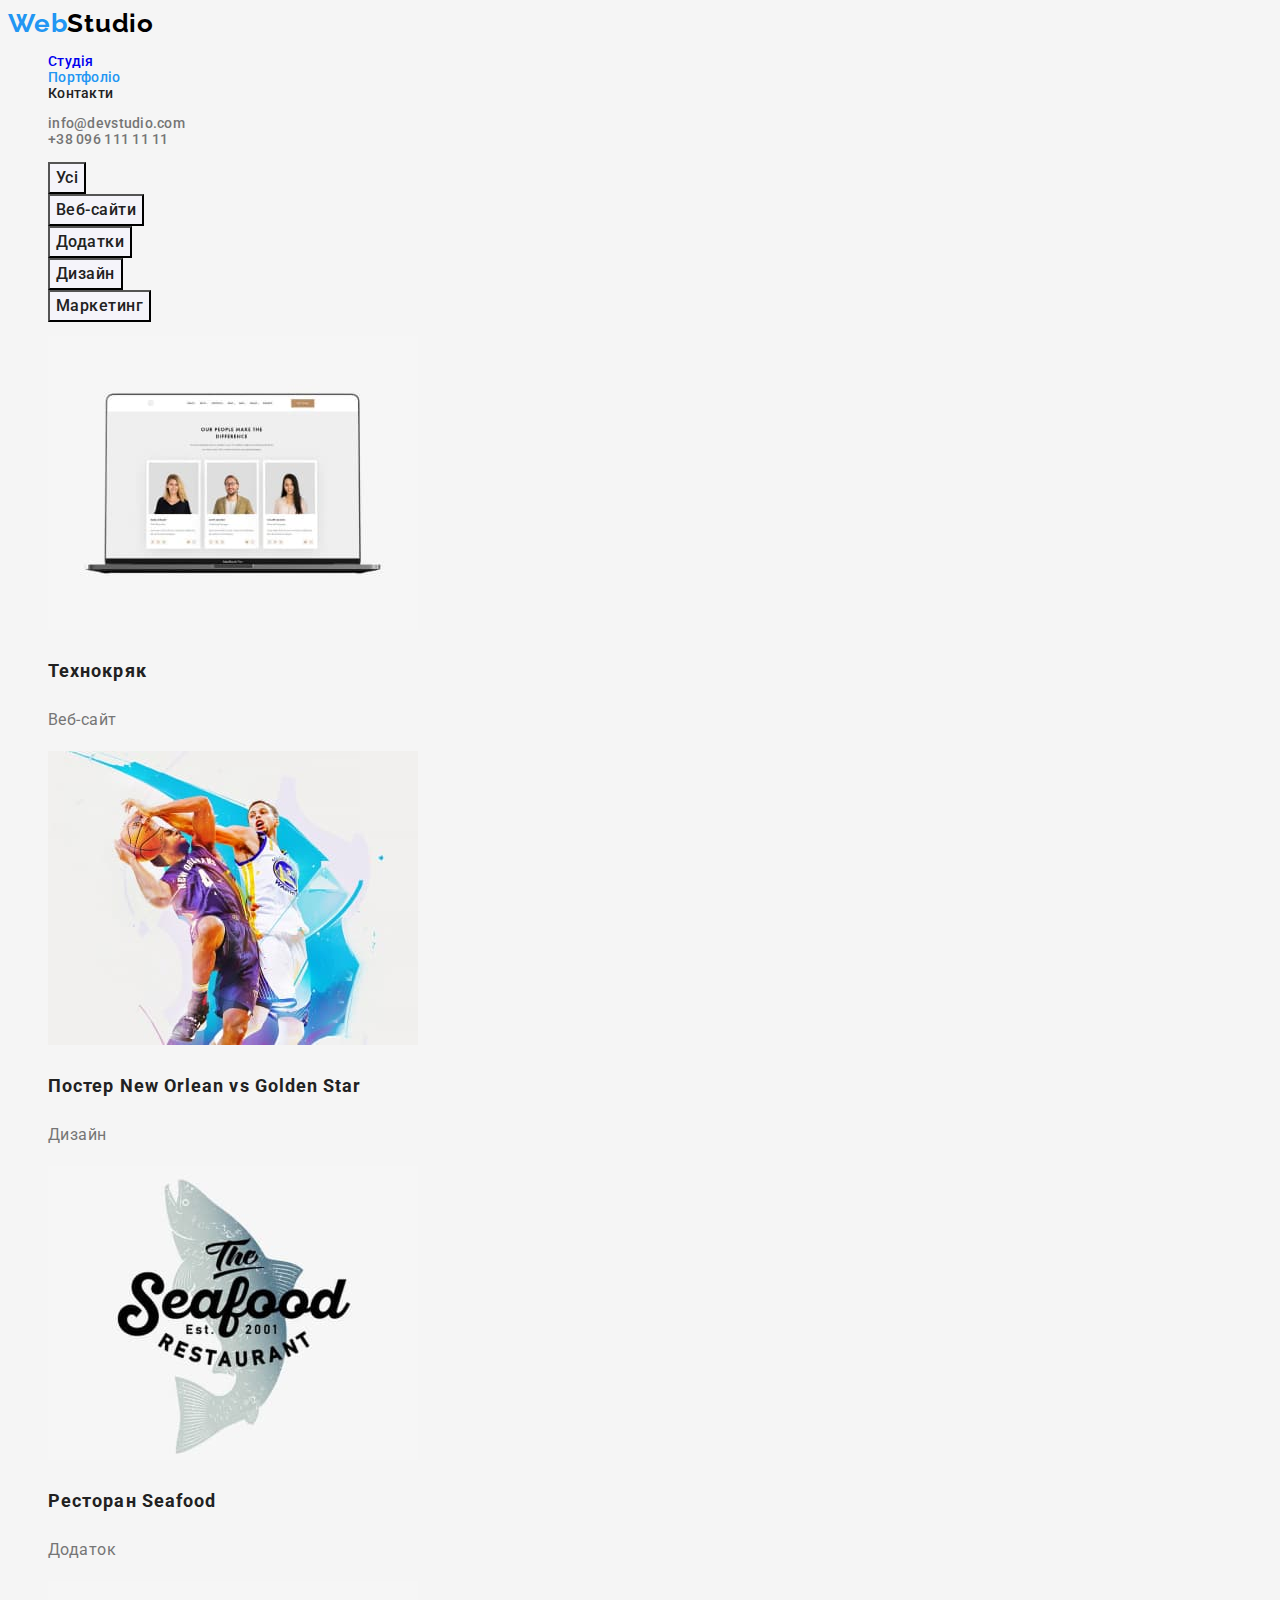
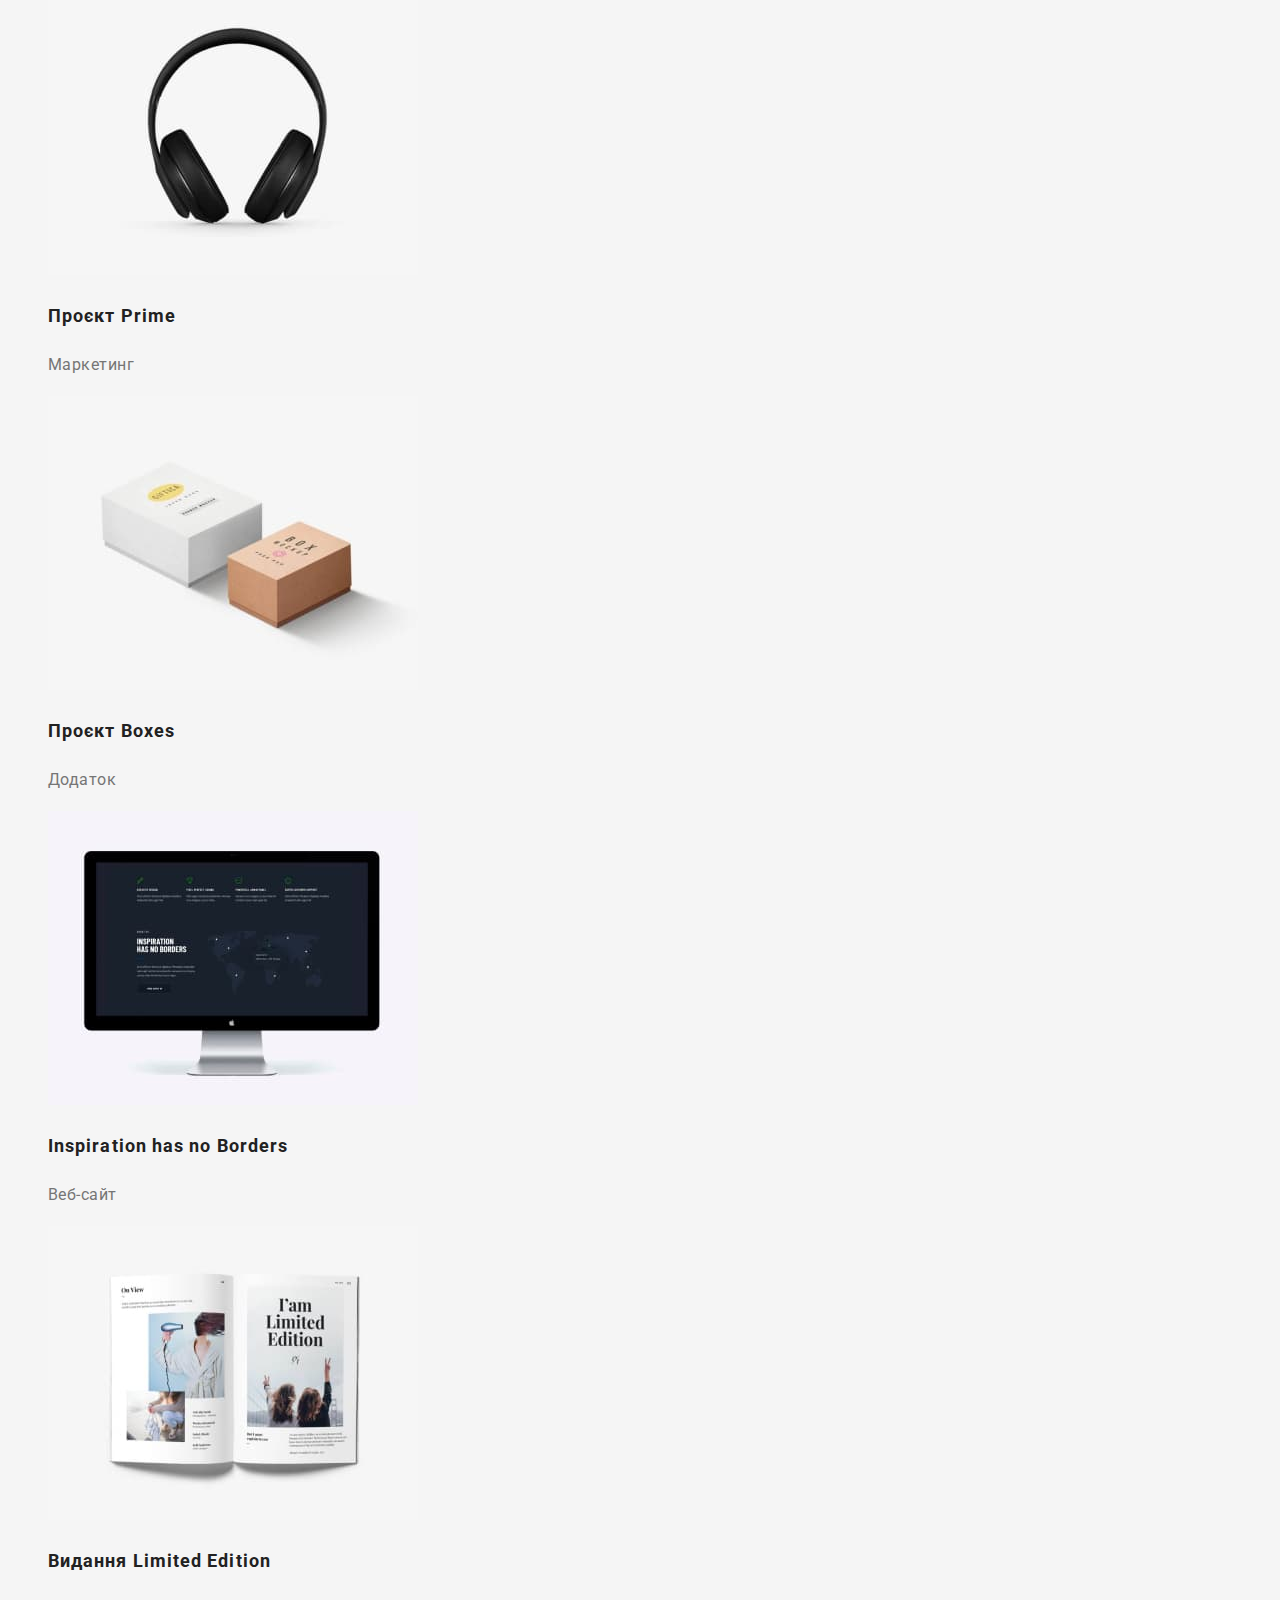
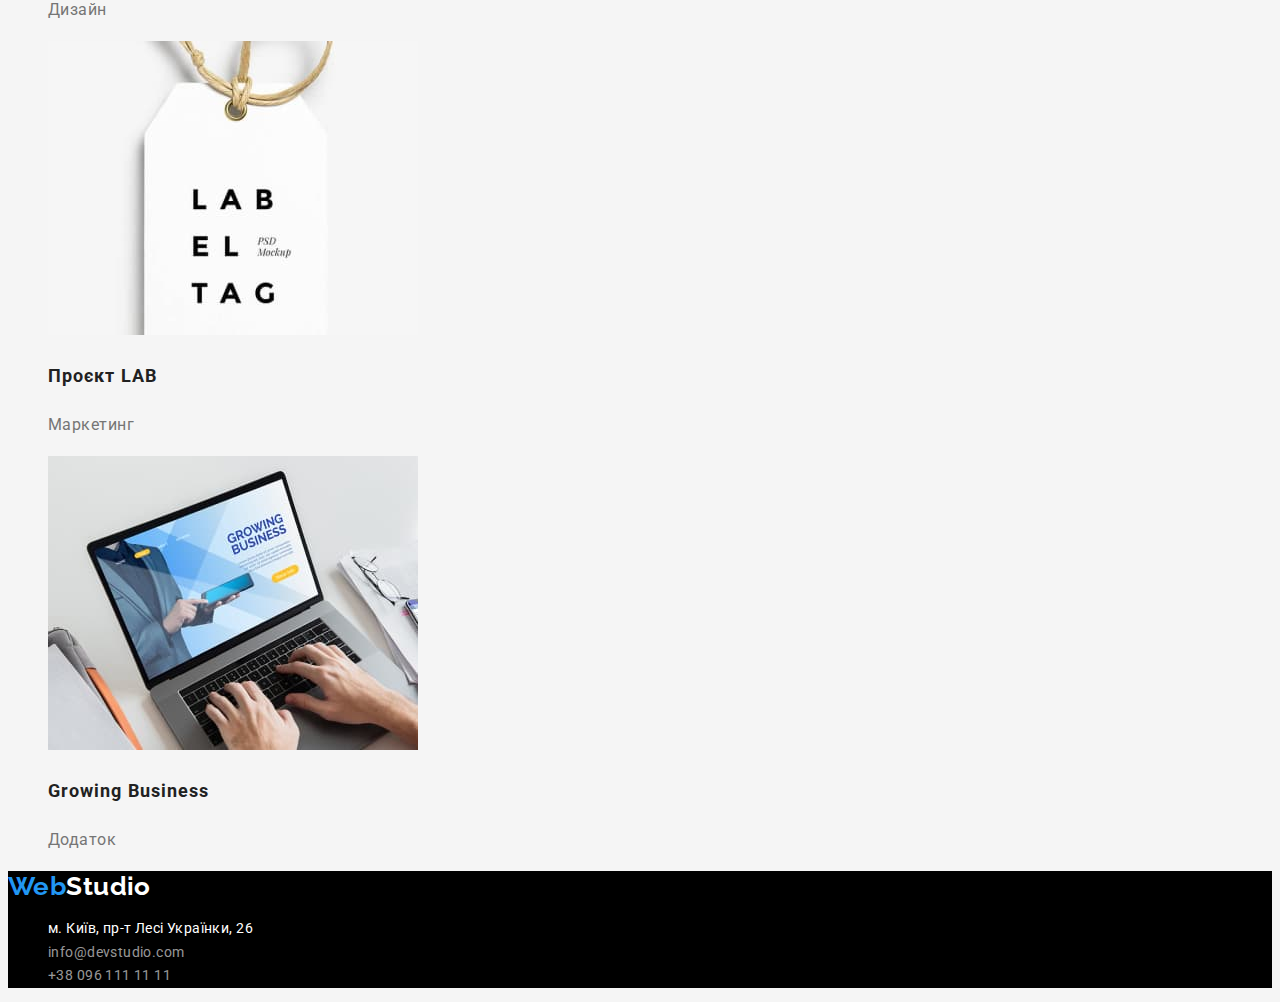
==== portfolio.html @ 1b27e978 "start" ====
<!DOCTYPE html>
<html lang="uk">
<head>
    <meta charset="UTF-8">
    <meta http-equiv="X-UA-Compatible" content="IE=edge">
    <meta name="viewport" content="width=device-width, initial-scale=1.0">
    <title>WebStudio</title>
    <link rel="stylesheet" href="./css/styles.css" />
    <link href="https://fonts.googleapis.com/css2?family=Raleway:wght@700&family=Roboto:wght@400;500;700;900&display=swap" rel="stylesheet">
</head>
<body>
  <header>
    <nav>
        <a href="./" class="logo">
        <span class="web">Web</span>Studio
        </a>
        <ul class="site-nav list">
            <li>
                <a href="./" class="link">Студія</a>
            </li>
            <li>
                <a href="./portfolio.html" class="link current">Портфоліо</a>
            </li>
            <li>
                <a href="" class="link">Контакти</a>
            </li>
        </ul>
    </nav>
    <ul class="contacts list">
        <li><a href="mailto:info@devstudio.com" class="link">info@devstudio.com</a></li>
        <li><a href="tel:+380961111111" class="link">+38 096 111 11 11</a></li>
    </ul>
  </header>
    <main>
      <section class="our-works">
        <h1  class="hidden">Наші роботи</h1>
        <ul class="list">
          <li><button type="button" class="btn-primary">Усі</button></li>
          <li><button type="button" class="btn-primary">Веб-сайти</button></li>
          <li><button type="button" class="btn-primary">Додатки</button></li>
          <li><button type="button" class="btn-primary">Дизайн</button></li>
          <li><button type="button" class="btn-primary">Маркетинг</button></li>
        </ul>
        <ul class="list">
          <li>
            <a href="#" class="link"><img src="./images/website_tehno.jpg" alt="Технокрякv" width="370">
            <h2 class="title">Технокряк</h2>
            <p class="text">Веб-сайт</p></a>
          </li>
          <li>
            <a href="#" class="link"><img src="./images/post_neworlean.jpg" alt="Постер New Orlean" width="370">
            <h2 class="title">Постер New Orlean vs Golden Star</h2>
            <p class="text">Дизайн</p></a>
          </li>
          <li>
            <a href="#" class="link"><img src="./images/restourant.jpg" alt="Ресторан Seafood" width="370">
            <h2 class="title">Ресторан Seafood</h2>
            <p class="text">Додаток</p></a>
          </li>
          <li>
            <a href="#" class="link"><img src="./images/proj_prime.jpg" alt="Проєкт Prime" width="370">
            <h2 class="title">Проєкт Prime</h2>
            <p class="text">Маркетинг</p></a>
          </li>
          <li>
            <a href="#" class="link"><img src="./images/proj_boxed.jpg" alt="Проєкт Boxes" width="370">
            <h2 class="title">Проєкт Boxes</h2>
            <p class="text">Додаток</p></a>
          </li>
          <li>
            <a href="#" class="link"><img src="./images/inspiration.jpg" alt="Веб-сайт" width="370">
            <h2 class="title">Inspiration has no Borders</h2>
            <p class="text">Веб-сайт</p></a>
          </li>
          <li>
            <a href="#" class="link"><img src="./images/diz_limedit.jpg" alt="Дизайн" width="370">
            <h2 class="title">Видання Limited Edition</h2>
            <p class="text">Дизайн</p></a>
          </li>
          <li>
            <a href="#" class="link"><img src="./images/proj_labor.jpg" alt="Проєкт LAB" width="370">
            <h2 class="title">Проєкт LAB</h2>
            <p class="text">Маркетинг</p></a>
          </li>
          <li>
            <a href="#" class="link"><img src="./images/growing.jpg" alt="Додаток" width="370">
            <h2 class="title">Growing Business</h2>
            <p class="text">Додаток</p></a>
          </li>
        </ul>
      </section>
    </main>
        <!-- footer -->
    <footer>
      <a href="./" class="footer-logo">
          <span class="web">Web</span>Studio
      </a>
      <address>
          <ul class="footer-contacts list">
              <li><a href="https://goo.gl/maps/tggjApmWAnpTQcUi7" target="_blank" class="address">м. Київ, пр-т Лесі Українки, 26</a></li>
              <li><a href="mailto:info@devstudio.com" class="link">info@devstudio.com</a></li>
              <li><a href="tel:+380961111111" class="link">+38 096 111 11 11</a></li>
          </ul>
      </address>
  </footer>
</body>
</html>
---- css/styles.css ----
/* CSS styles in index.html */


/* колір головного тексту  #212121 */
/* вториний колір  тексту #757575 */
/* білий #FFFFFF */
/* акцент #2196F3 */
/* чорний #000000 */
/* вторичний колір контакта rgba(255, 255, 255, 0.6) */
/* колір фону  #F5F5F5 */

:root {
  --primary-text-color: #212121;
  --secondary-text-color: #757575;
  --fone-color: #F5F5F5;
  --accent-color: #2196F3;

}

body {
  background-color: var(--fone-color);
  color: var(--primary-text-color);
  font-family: 'Roboto', sans-serif;
  font-size: 14px;
  line-height: 1.71;
  letter-spacing: 0.03em;
}

.list {
    list-style: none;
  }
/* logo */

.web {
color: var(--accent-color);
}

.logo {
  color: #000000;
  font-family: 'Raleway', sans-serif;
  font-weight: 700;
  font-size: 26px;
  line-height: 1.19;
  letter-spacing: 0.03em;
  text-decoration: none;
}

.logo:hover {
  color: var(--accent-color);
}

/* header */

.site-nav .link {
  line-height: 1.14;
  letter-spacing: 0.02em;
  text-decoration: none;
}

.site-nav .link:visited {
  color: var(--primary-text-color);
}
.site-nav .link.current {
  color: var(--accent-color);
}

.site-nav, .contacts {
  font-weight: 500;
  font-size: 14px;
  line-height: 1.14;
  letter-spacing: 0.02em;
}

.site-nav .link:hover,
.site-nav .link:focus,
.contacts .link:hover,
.contacts .link:focus {
color: var(--accent-color);
}

.contacts .link {
  color: var(--secondary-text-color);
  text-decoration: none;
}
 
/* hero section */

.hero-title {
color: #ffffff; 
font-weight: 900;
font-size: 44px;
line-height: 1.36;
text-align: center;
letter-spacing: 0.06em;
text-transform: uppercase;
}

/* button */

.button {
  color: #ffffff;
  background-color: var(--accent-color);
  font-family: 'Roboto', sans-serif;
  font-weight: 700;
  font-size: 16px;
  line-height: 1.87;
  letter-spacing: 0.06em;
  }

  /* sections */
  .hidden {
    display: none;
  }
  
  .section-benefits .title {
    font-weight: 700;
    font-size: 14px;
    line-height: 1.14;
    letter-spacing: 0.03em;
    text-transform: uppercase;
  }
 
  .section-benefits .text,
  .section-team .text {
    color: var(--secondary-text-color)
  }

/* examples */

  .head-title {
  font-weight: 700;
  font-size: 36px;
  line-height: 1.16;
  text-align: center;
  letter-spacing: 0.03em;
  }

  /* our teams */
   
  .section-team .title {
    font-weight: 500;
    font-size: 16px;
    line-height: 1.19;
   
  }

  .section-team .list-title {
     text-align: center;
  }
  /* footer */

  footer {
    background-color: #000000;
  }

.footer-logo {
  color: #ffffff;
  font-family: 'Raleway', sans-serif;
  font-weight: 700;
  font-size: 26px;
  line-height: 1.19;
  text-decoration: none;
}

  .footer-contacts .address {
    color: #ffffff;
    text-decoration: none;
    font-style: normal;
  }

  .footer-contacts .link{
    color: rgba(255, 255, 255, 0.6);
    text-decoration: none;
    font-style: normal;
  }

  .footer-contacts .address:hover,
  .footer-contacts .address:focus,
  .footer-contacts .link:hover,
  .footer-contacts .link:focus {
    color: var(--accent-color);
  }

  /* portfolio.html */

.list .btn-primary {
  color: var(--primary-text-color);
  background: #F5F4FA;
  font-family: 'Roboto', sans-serif;
  font-weight: 500;
  font-size: 16px;
  line-height: 1.63;
  text-align: center;
  letter-spacing: 0.03em;
  cursor: pointer;
}

.list .btn-primary:hover,
.list .btn-primary:focus {
  color: #ffffff;
  background-color: var(--accent-color);
}


  .our-works .title {
    color: var(--primary-text-color);
    font-weight: 700;
    font-size: 18px;
    line-height: 2;
    letter-spacing: 0.06em;

  }

  .our-works .link {
    text-decoration: none;
  }

  .our-works .link:visited {
    color: var(--primary-text-color);
  }

  .our-works .text {
    color: var(--secondary-text-color);
    font-size: 16px;
    line-height: 1.88;
    letter-spacing: 0.03em
  }
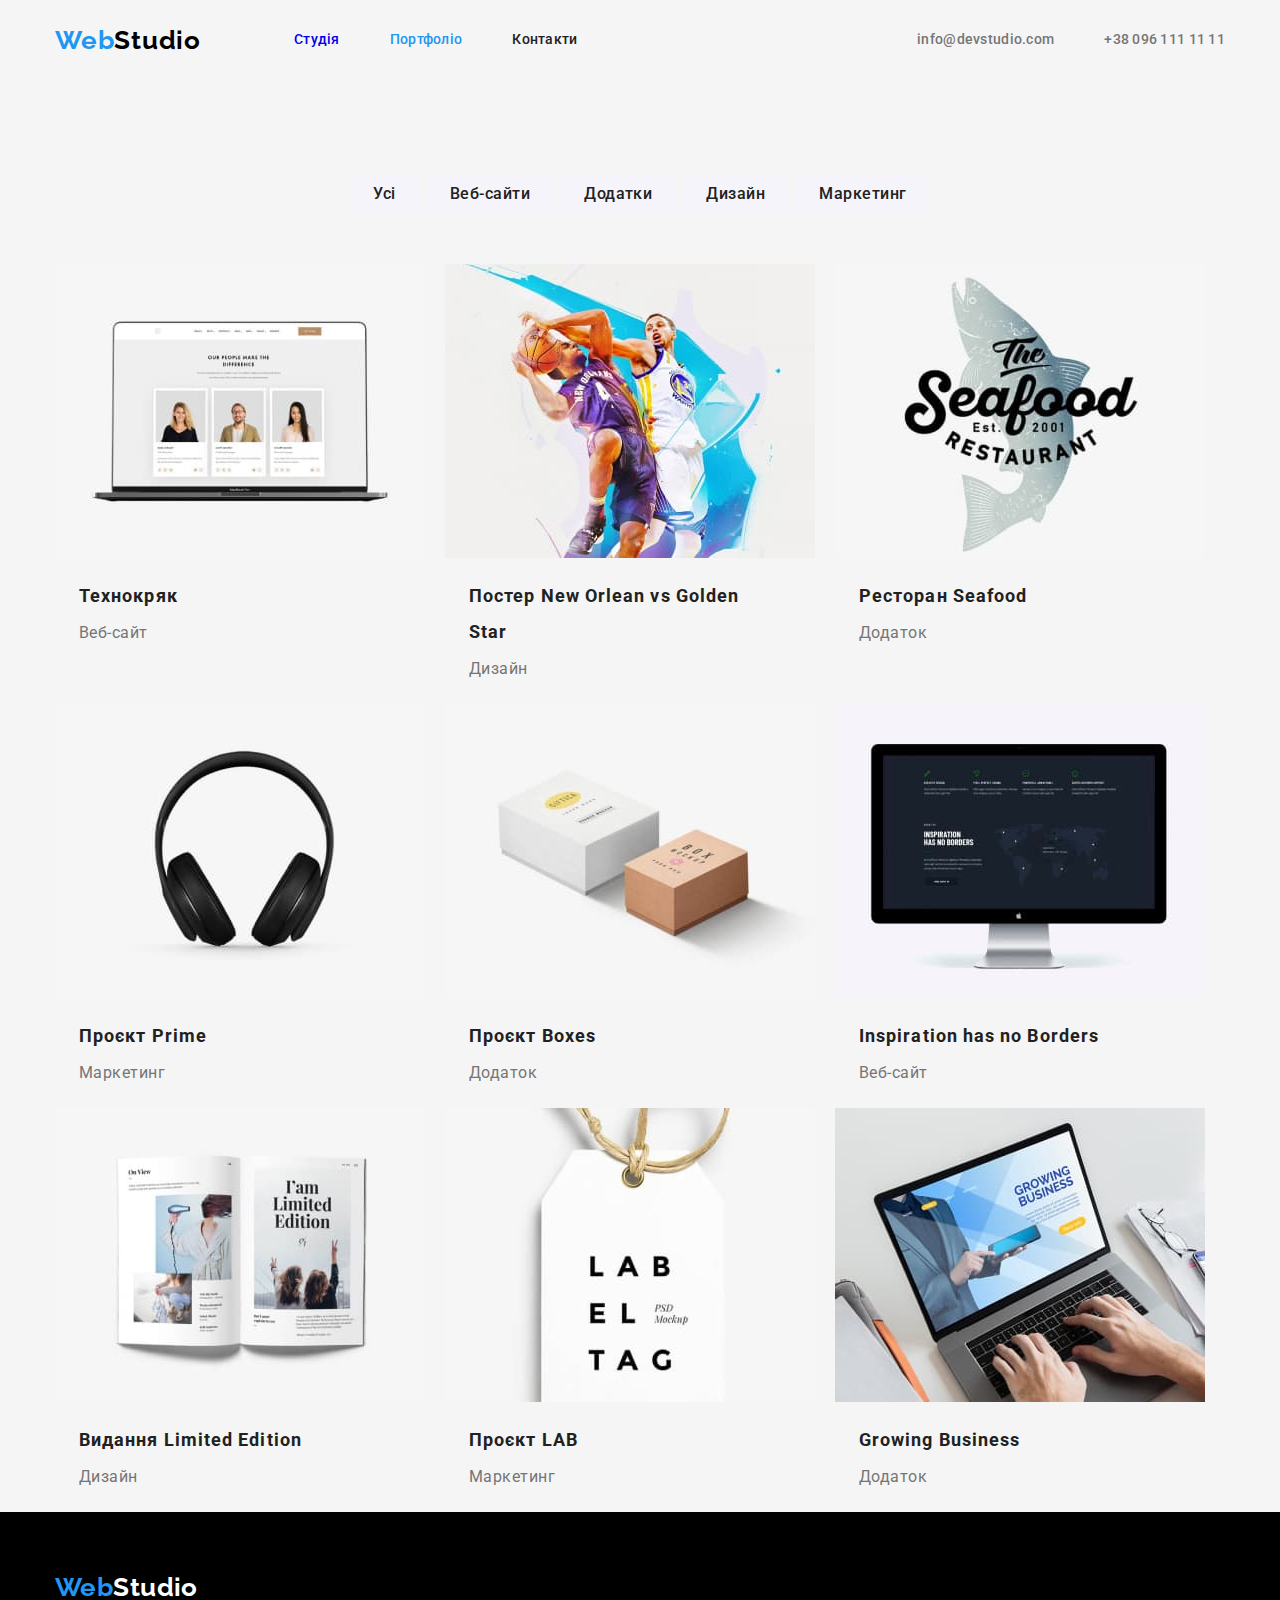
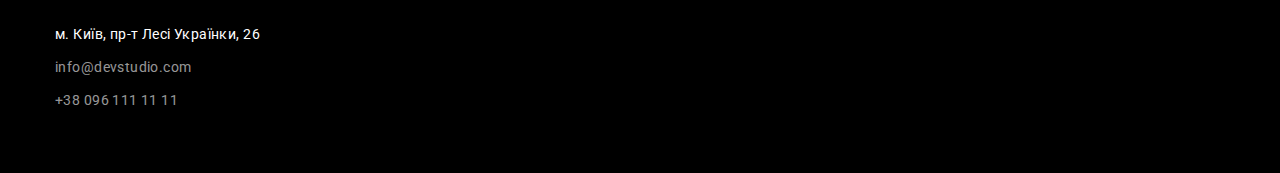
==== commit 6a2a5e7d: "test" ====
--- a/portfolio.html
+++ b/portfolio.html
@@ -1,107 +1,119 @@
 <!DOCTYPE html>
 <html lang="uk">
-<head>
+  <head>
     <meta charset="UTF-8">
     <meta http-equiv="X-UA-Compatible" content="IE=edge">
     <meta name="viewport" content="width=device-width, initial-scale=1.0">
     <title>WebStudio</title>
+    <link href="https://fonts.googleapis.com/css2?family=Raleway:wght@700&family=Roboto:wght@400;500;700;900&display=swap" rel="stylesheet">
+    <link rel="stylesheet" href="https://cdnjs.cloudflare.com/ajax/libs/modern-normalize/1.1.0/modern-normalize.min.css">
     <link rel="stylesheet" href="./css/styles.css" />
-    <link href="https://fonts.googleapis.com/css2?family=Raleway:wght@700&family=Roboto:wght@400;500;700;900&display=swap" rel="stylesheet">
 </head>
 <body>
-  <header>
-    <nav>
-        <a href="./" class="logo">
-        <span class="web">Web</span>Studio
-        </a>
-        <ul class="site-nav list">
-            <li>
-                <a href="./" class="link">Студія</a>
-            </li>
-            <li>
-                <a href="./portfolio.html" class="link current">Портфоліо</a>
-            </li>
-            <li>
-                <a href="" class="link">Контакти</a>
-            </li>
-        </ul>
-    </nav>
-    <ul class="contacts list">
-        <li><a href="mailto:info@devstudio.com" class="link">info@devstudio.com</a></li>
-        <li><a href="tel:+380961111111" class="link">+38 096 111 11 11</a></li>
-    </ul>
-  </header>
+    <header>
+        <div class="container main-nav">
+            <nav class="nav">
+                <a href="./" class="logo">
+                <span class="web">Web</span>Studio
+                </a>
+                
+                <ul class="site-nav list">
+                    <li class="item">
+                        <a href="./" class="link">Студія</a>
+                    </li>
+                    <li class="item">
+                        <a href="./portfolio.html" class="link current">Портфоліо</a>
+                    </li>
+                    <li class="item">
+                        <a href="" class="link">Контакти</a>
+                    </li>
+                </ul>
+            </nav>
+
+            <ul class="contacts list">
+                <li class="item"><a href="mailto:info@devstudio.com" class="link">info@devstudio.com</a></li>
+                <li class="item"><a href="tel:+380961111111" class="link">+38 096 111 11 11</a></li>
+            </ul>
+            
+        </div>
+    </header>
     <main>
       <section class="our-works">
-        <h1  class="hidden">Наші роботи</h1>
-        <ul class="list">
-          <li><button type="button" class="btn-primary">Усі</button></li>
-          <li><button type="button" class="btn-primary">Веб-сайти</button></li>
-          <li><button type="button" class="btn-primary">Додатки</button></li>
-          <li><button type="button" class="btn-primary">Дизайн</button></li>
-          <li><button type="button" class="btn-primary">Маркетинг</button></li>
-        </ul>
-        <ul class="list">
-          <li>
-            <a href="#" class="link"><img src="./images/website_tehno.jpg" alt="Технокрякv" width="370">
-            <h2 class="title">Технокряк</h2>
-            <p class="text">Веб-сайт</p></a>
-          </li>
-          <li>
-            <a href="#" class="link"><img src="./images/post_neworlean.jpg" alt="Постер New Orlean" width="370">
-            <h2 class="title">Постер New Orlean vs Golden Star</h2>
-            <p class="text">Дизайн</p></a>
-          </li>
-          <li>
-            <a href="#" class="link"><img src="./images/restourant.jpg" alt="Ресторан Seafood" width="370">
-            <h2 class="title">Ресторан Seafood</h2>
-            <p class="text">Додаток</p></a>
-          </li>
-          <li>
-            <a href="#" class="link"><img src="./images/proj_prime.jpg" alt="Проєкт Prime" width="370">
-            <h2 class="title">Проєкт Prime</h2>
-            <p class="text">Маркетинг</p></a>
-          </li>
-          <li>
-            <a href="#" class="link"><img src="./images/proj_boxed.jpg" alt="Проєкт Boxes" width="370">
-            <h2 class="title">Проєкт Boxes</h2>
-            <p class="text">Додаток</p></a>
-          </li>
-          <li>
-            <a href="#" class="link"><img src="./images/inspiration.jpg" alt="Веб-сайт" width="370">
-            <h2 class="title">Inspiration has no Borders</h2>
-            <p class="text">Веб-сайт</p></a>
-          </li>
-          <li>
-            <a href="#" class="link"><img src="./images/diz_limedit.jpg" alt="Дизайн" width="370">
-            <h2 class="title">Видання Limited Edition</h2>
-            <p class="text">Дизайн</p></a>
-          </li>
-          <li>
-            <a href="#" class="link"><img src="./images/proj_labor.jpg" alt="Проєкт LAB" width="370">
-            <h2 class="title">Проєкт LAB</h2>
-            <p class="text">Маркетинг</p></a>
-          </li>
-          <li>
-            <a href="#" class="link"><img src="./images/growing.jpg" alt="Додаток" width="370">
-            <h2 class="title">Growing Business</h2>
-            <p class="text">Додаток</p></a>
-          </li>
-        </ul>
+        <h1  class="visually-hidden">Наші роботи</h1>
+        <div class="container button-box">
+          <ul class="list">
+            <li class="item"><button type="button" class="btn-primary">Усі</button></li>
+            <li class="item"><button type="button" class="btn-primary">Веб-сайти</button></li>
+            <li class="item"><button type="button" class="btn-primary">Додатки</button></li>
+            <li class="item"><button type="button" class="btn-primary">Дизайн</button></li>
+            <li class="item"><button type="button" class="btn-primary">Маркетинг</button></li>
+          </ul>
+        </div> 
+        <div class="container work-example">
+          <ul class="list">
+            <li class="item">
+              <a href="#" class="link"><img class="image" src="./images/website_tehno.jpg" alt="Технокрякv" width="370">
+              <h2 class="title">Технокряк</h2>
+              <p class="text">Веб-сайт</p></a>
+            </li>
+            <li class="item">
+              <a href="#" class="link"><img class="image" src="./images/post_neworlean.jpg" alt="Постер New Orlean" width="370">
+              <h2 class="title">Постер New Orlean vs Golden Star</h2>
+              <p class="text">Дизайн</p></a>
+            </li>
+            <li class="item">
+              <a href="#" class="link"><img class="image" src="./images/restourant.jpg" alt="Ресторан Seafood" width="370">
+              <h2 class="title">Ресторан Seafood</h2>
+              <p class="text">Додаток</p></a>
+            </li>
+            <li class="item">
+              <a href="#" class="link"><img class="image" src="./images/proj_prime.jpg" alt="Проєкт Prime" width="370">
+              <h2 class="title">Проєкт Prime</h2>
+              <p class="text">Маркетинг</p></a>
+            </li>
+            <li class="item">
+              <a href="#" class="link"><img class="image" src="./images/proj_boxed.jpg" alt="Проєкт Boxes" width="370">
+              <h2 class="title">Проєкт Boxes</h2>
+              <p class="text">Додаток</p></a>
+            </li>
+            <li class="item">
+              <a href="#" class="link"><img class="image" src="./images/inspiration.jpg" alt="Веб-сайт" width="370">
+              <h2 class="title">Inspiration has no Borders</h2>
+              <p class="text">Веб-сайт</p></a>
+            </li>
+            <li class="item">
+              <a href="#" class="link"><img class="image" src="./images/diz_limedit.jpg" alt="Дизайн" width="370">
+              <h2 class="title">Видання Limited Edition</h2>
+              <p class="text">Дизайн</p></a>
+            </li>
+            <li class="item">
+              <a href="#" class="link"><img class="image" src="./images/proj_labor.jpg" alt="Проєкт LAB" width="370">
+              <h2 class="title">Проєкт LAB</h2>
+              <p class="text">Маркетинг</p></a>
+            </li>
+            <li class="item">
+              <a href="#" class="link"><img class="image" src="./images/growing.jpg" alt="Додаток" width="370">
+              <h2 class="title">Growing Business</h2>
+              <p class="text">Додаток</p></a>
+            </li>
+          </ul>
+        </div>
       </section>
     </main>
         <!-- footer -->
-    <footer>
-      <a href="./" class="footer-logo">
-          <span class="web">Web</span>Studio
-      </a>
-      <address>
-          <ul class="footer-contacts list">
-              <li><a href="https://goo.gl/maps/tggjApmWAnpTQcUi7" target="_blank" class="address">м. Київ, пр-т Лесі Українки, 26</a></li>
-              <li><a href="mailto:info@devstudio.com" class="link">info@devstudio.com</a></li>
-              <li><a href="tel:+380961111111" class="link">+38 096 111 11 11</a></li>
-          </ul>
-      </address>
-  </footer>
+        <footer>
+          <div class="container footer-container">
+              <a href="./" class="footer-logo">
+                  <span class="web">Web</span>Studio
+              </a>
+              <address>
+                  <ul class="footer-contacts list">
+                      <li class="item"><a href="https://goo.gl/maps/tggjApmWAnpTQcUi7" target="_blank" class="address">м. Київ, пр-т Лесі Українки, 26</a></li>
+                      <li class="item"><a href="mailto:info@devstudio.com" class="link">info@devstudio.com</a></li>
+                      <li class="item"><a href="tel:+380961111111" class="link">+38 096 111 11 11</a></li>
+                  </ul>
+              </address>
+          </div>
+      </footer>
 </body>
 </html>--- a/css/styles.css
+++ b/css/styles.css
@@ -27,31 +27,66 @@
 }
 
 .list {
-    list-style: none;
-  }
+  list-style: none;
+  padding: 0;
+  margin: 0;
+  }
+
+.container {
+  width: 1200px;
+  padding-left: 15px;
+  padding-right: 15px;
+  margin: 0 auto;
+  }
+
+/* header */
+
+    /* main-nav */
+
+.nav {
+  display: flex;
+  align-items: center;
+}
+
+.main-nav {
+  display: flex;
+  align-items: center;
+}
+
+.site-nav {
+  display: flex;
+}
+
 /* logo */
 
 .web {
-color: var(--accent-color);
-}
-
-.logo {
-  color: #000000;
-  font-family: 'Raleway', sans-serif;
-  font-weight: 700;
-  font-size: 26px;
-  line-height: 1.19;
-  letter-spacing: 0.03em;
-  text-decoration: none;
-}
-
-.logo:hover {
   color: var(--accent-color);
-}
-
-/* header */
+  }
+  
+  .logo {
+    color: #000000;
+    font-family: 'Raleway', sans-serif;
+    font-weight: 700;
+    font-size: 26px;
+    line-height: 1.19;
+    letter-spacing: 0.03em;
+    text-decoration: none;
+    margin-right: 93px;
+  }
+  
+  .logo:hover {
+    color: var(--accent-color);
+  }
+
+.site-nav .item:not(:last-child) {
+ margin-right: 50px; 
+}
 
 .site-nav .link {
+  display: block;
+  padding-top: 32px;
+  padding-bottom: 32px;
+  
   line-height: 1.14;
   letter-spacing: 0.02em;
   text-decoration: none;
@@ -63,6 +98,7 @@
 .site-nav .link.current {
   color: var(--accent-color);
 }
+
 
 .site-nav, .contacts {
   font-weight: 500;
@@ -78,6 +114,17 @@
 color: var(--accent-color);
 }
 
+
+/* contacts list */
+.contacts {
+display: flex;
+margin-left: auto;
+}
+
+.contacts .item + .item {
+  margin-left: 50px;
+}
+
 .contacts .link {
   color: var(--secondary-text-color);
   text-decoration: none;
@@ -85,19 +132,32 @@
  
 /* hero section */
 
+.hero {
+text-align: center;
+}
+
 .hero-title {
+margin-top: 0;  
+margin-bottom: 30px;
+
 color: #ffffff; 
 font-weight: 900;
 font-size: 44px;
 line-height: 1.36;
-text-align: center;
 letter-spacing: 0.06em;
 text-transform: uppercase;
 }
 
-/* button */
-
-.button {
+  /* button */
+
+  .button {
+  display: inline-block;  
+  border-radius: 4px; 
+  padding: 10px 32px;
+  margin-bottom: 200px;
+  min-width: 216px;
+  border: 1px solid transparent;
+
   color: #ffffff;
   background-color: var(--accent-color);
   font-family: 'Roboto', sans-serif;
@@ -105,29 +165,77 @@
   font-size: 16px;
   line-height: 1.87;
   letter-spacing: 0.06em;
-  }
-
-  /* sections */
-  .hidden {
-    display: none;
-  }
-  
+  text-align: center;
+  }
+
+  /* sections benefits */
+
+  .visually-hidden {
+    position: absolute;
+    width: 1px;
+    height: 1px;
+    margin: -1px;
+    border: 0;
+    padding: 0;
+    
+    white-space: nowrap;
+    clip-path: inset(100%);
+    clip: rect(0 0 0 0);
+    overflow: hidden;
+
+  }
+  
+  .section-benefits-list,
+  .head-title-list,
+  .section-team-list {
+    display: flex;
+    flex-wrap: wrap;
+  }
+
+  .section-benefits-list .item {
+    width: calc(((100% - 30px) - 3 * 30px) / 4);
+    margin-right: 30px;
+  }
+  
+  .section-benefits-list .item:nth-child(4n) {
+    margin-right: 0;
+  }
+
+  .section-benefits .container {
+   padding: 94px 15px;
+  }
+
   .section-benefits .title {
+    margin-top: 0;
+    margin-bottom: 10px;
+
     font-weight: 700;
     font-size: 14px;
     line-height: 1.14;
     letter-spacing: 0.03em;
     text-transform: uppercase;
   }
- 
-  .section-benefits .text,
-  .section-team .text {
+
+  .section-benefits .text {
     color: var(--secondary-text-color)
+ }
+  
+  .section-benefits-list {
+    margin-top: 0;
+    margin-bottom: 0;
+    padding-bottom: 94px;
+  }
+
+  .section-benefits-list .text {
+    padding: 0;
+    margin: 0;
   }
 
 /* examples */
 
   .head-title {
+  margin-top: 0;
+  margin-bottom: 50px;
   font-weight: 700;
   font-size: 36px;
   line-height: 1.16;
@@ -135,25 +243,70 @@
   letter-spacing: 0.03em;
   }
 
+  .head-title-list .item {
+    width: calc(((100% - 30px) - 2 * 30px) / 3);
+    margin-right: 30px;
+  }
+
+  .head-title-list .item:nth-child(3n) {
+    margin-right: 0;
+  }
+
+  .head-title-list .image {
+    display: block;
+  }
+
   /* our teams */
+
+  .section-team .container {
+    padding: 94px 15px;
+    margin: 0 auto;
+  }
    
   .section-team .title {
+    margin-top: 30px;
+    margin-bottom: 10px;
     font-weight: 500;
     font-size: 16px;
     line-height: 1.19;
-   
-  }
-
-  .section-team .list-title {
-     text-align: center;
-  }
+  }
+
+  .section-team .text {
+    margin-top: 0;
+    margin-bottom: 30px;
+    color: var(--secondary-text-color)
+  }
+
+  .section-team-list .image {
+    display: block;
+  }
+
+  .section-team-list .item {
+    width: calc(((100% - 30px) - 3 * 30px) / 4);
+    margin-right: 30px;
+    padding: 0;
+    text-align: center;
+  }
+
+  .section-team-list .item:nth-child(4n) {
+    margin-right: 0;
+  }
+
   /* footer */
 
   footer {
     background-color: #000000;
   }
 
+.footer-container {
+  padding-top: 60px;
+  padding-bottom: 51px;  
+}
+
 .footer-logo {
+  display: block;
+  padding-bottom: 20px;
+
   color: #ffffff;
   font-family: 'Raleway', sans-serif;
   font-weight: 700;
@@ -168,6 +321,10 @@
     font-style: normal;
   }
 
+  .footer-contacts .item {
+   padding-bottom: 9px;
+  }
+
   .footer-contacts .link{
     color: rgba(255, 255, 255, 0.6);
     text-decoration: none;
@@ -184,6 +341,10 @@
   /* portfolio.html */
 
 .list .btn-primary {
+  display: inline-block;
+  border-radius: 4px;
+  border: 1px solid transparent; 
+  padding: 6px 22px;
   color: var(--primary-text-color);
   background: #F5F4FA;
   font-family: 'Roboto', sans-serif;
@@ -195,14 +356,50 @@
   cursor: pointer;
 }
 
+.button-box .list {
+  display: flex;
+  flex-wrap: wrap;
+  padding-top: 94px;
+  padding-bottom: 50px;
+  justify-content: center;
+}
+
+.button-box .item + .item {
+  margin-left: 8px;
+}
+
 .list .btn-primary:hover,
 .list .btn-primary:focus {
   color: #ffffff;
   background-color: var(--accent-color);
 }
 
+.work-example .list {
+  display: flex;
+  flex-wrap: wrap;
+}
+
+.work-example>.list>.item .link {
+ display: block;
+  box-sizing: unset;
+}
+
+.work-example .image {
+display: block;
+}
+
+.work-example .item {
+  width: calc(((100% - 30px) - 2 * 30px) / 3);
+  margin-right: 30px;
+}
+
+.work-example .item:nth-child(3n) {
+  margin-right: 0;
+
+}
 
   .our-works .title {
+    margin: 20px 24px 0px 24px;
     color: var(--primary-text-color);
     font-weight: 700;
     font-size: 18px;
@@ -220,6 +417,7 @@
   }
 
   .our-works .text {
+    margin: 4px 24px 20px 24px;
     color: var(--secondary-text-color);
     font-size: 16px;
     line-height: 1.88;
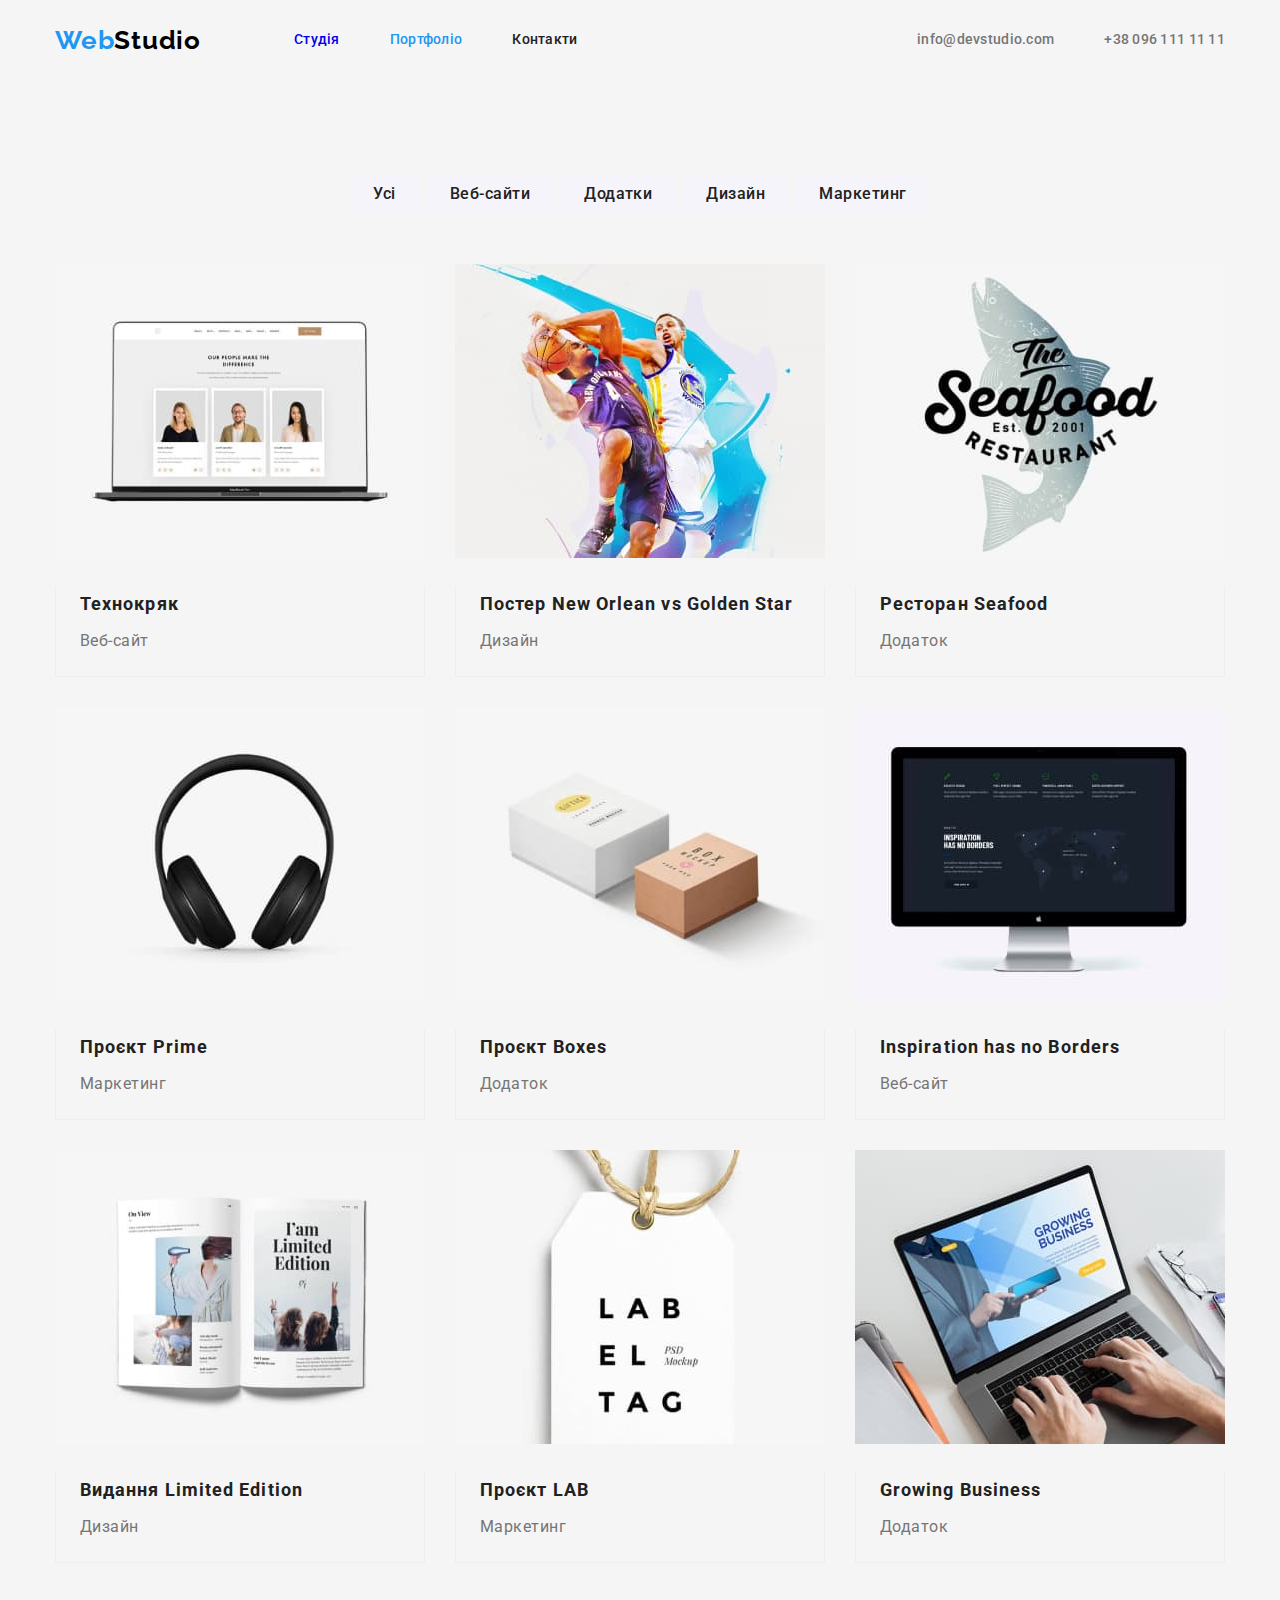
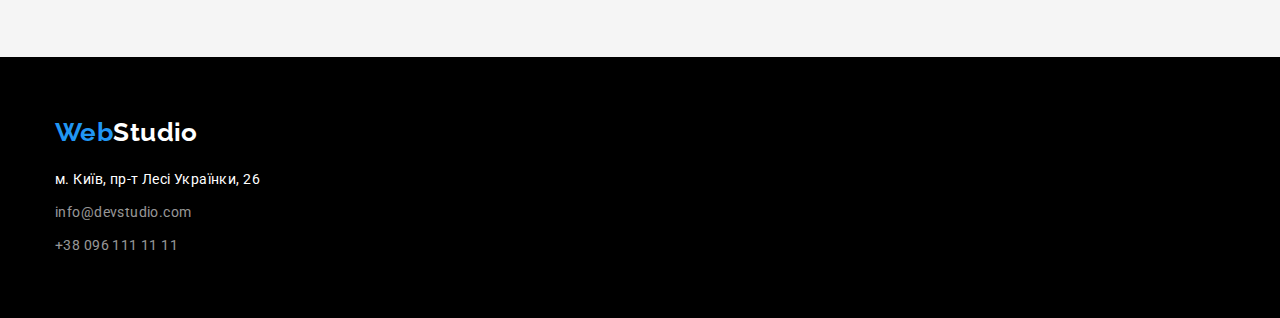
==== commit f7dfa427: "added border, ficset calc" ====
--- a/portfolio.html
+++ b/portfolio.html
@@ -10,7 +10,7 @@
     <link rel="stylesheet" href="./css/styles.css" />
 </head>
 <body>
-    <header>
+    <header class=" ">
         <div class="container main-nav">
             <nav class="nav">
                 <a href="./" class="logo">
@@ -53,48 +53,66 @@
           <ul class="list">
             <li class="item">
               <a href="#" class="link"><img class="image" src="./images/website_tehno.jpg" alt="Технокрякv" width="370">
-              <h2 class="title">Технокряк</h2>
-              <p class="text">Веб-сайт</p></a>
+              <div class="description">
+                <h2 class="title">Технокряк</h2>
+                <p class="text">Веб-сайт</p></a>
+              </div>
             </li>
             <li class="item">
               <a href="#" class="link"><img class="image" src="./images/post_neworlean.jpg" alt="Постер New Orlean" width="370">
-              <h2 class="title">Постер New Orlean vs Golden Star</h2>
-              <p class="text">Дизайн</p></a>
+              <div class="description">
+                <h2 class="title">Постер New Orlean vs Golden Star</h2>
+                <p class="text">Дизайн</p></a>
+              </div>
             </li>
             <li class="item">
               <a href="#" class="link"><img class="image" src="./images/restourant.jpg" alt="Ресторан Seafood" width="370">
-              <h2 class="title">Ресторан Seafood</h2>
-              <p class="text">Додаток</p></a>
+              <div class="description">
+                <h2 class="title">Ресторан Seafood</h2>
+                <p class="text">Додаток</p></a>
+              </div>
             </li>
             <li class="item">
               <a href="#" class="link"><img class="image" src="./images/proj_prime.jpg" alt="Проєкт Prime" width="370">
-              <h2 class="title">Проєкт Prime</h2>
-              <p class="text">Маркетинг</p></a>
+              <div class="description">
+                <h2 class="title">Проєкт Prime</h2>
+                <p class="text">Маркетинг</p></a>
+              </div>
             </li>
             <li class="item">
               <a href="#" class="link"><img class="image" src="./images/proj_boxed.jpg" alt="Проєкт Boxes" width="370">
-              <h2 class="title">Проєкт Boxes</h2>
-              <p class="text">Додаток</p></a>
+              <div class="description">
+                <h2 class="title">Проєкт Boxes</h2>
+                <p class="text">Додаток</p></a>
+              </div>
             </li>
             <li class="item">
               <a href="#" class="link"><img class="image" src="./images/inspiration.jpg" alt="Веб-сайт" width="370">
-              <h2 class="title">Inspiration has no Borders</h2>
-              <p class="text">Веб-сайт</p></a>
+             <div class="description">
+                <h2 class="title">Inspiration has no Borders</h2>
+                <p class="text">Веб-сайт</p></a>
+             </div>
             </li>
             <li class="item">
               <a href="#" class="link"><img class="image" src="./images/diz_limedit.jpg" alt="Дизайн" width="370">
-              <h2 class="title">Видання Limited Edition</h2>
-              <p class="text">Дизайн</p></a>
+              <div class="description">
+                <h2 class="title">Видання Limited Edition</h2>
+                <p class="text">Дизайн</p></a>
+              </div>
             </li>
             <li class="item">
               <a href="#" class="link"><img class="image" src="./images/proj_labor.jpg" alt="Проєкт LAB" width="370">
-              <h2 class="title">Проєкт LAB</h2>
-              <p class="text">Маркетинг</p></a>
+              <div class="description">
+                <h2 class="title">Проєкт LAB</h2>
+                <p class="text">Маркетинг</p></a>
+              </div>
             </li>
             <li class="item">
               <a href="#" class="link"><img class="image" src="./images/growing.jpg" alt="Додаток" width="370">
-              <h2 class="title">Growing Business</h2>
-              <p class="text">Додаток</p></a>
+              <div class="description">
+                <h2 class="title">Growing Business</h2>
+                <p class="text">Додаток</p></a>
+              </div>
             </li>
           </ul>
         </div>
--- a/css/styles.css
+++ b/css/styles.css
@@ -40,8 +40,11 @@
   }
 
 /* header */
-
-    /* main-nav */
+.header-page {
+border-bottom: 1px solid #ECECEC;
+}
+
+/* main-nav */
 
 .nav {
   display: flex;
@@ -134,11 +137,15 @@
 
 .hero {
 text-align: center;
+background-color: #2F303A;
 }
 
 .hero-title {
-margin-top: 0;  
-margin-bottom: 30px;
+padding: 200px 0px 30px 0px;
+max-width: 696px;
+margin: 0;
+margin-right: auto;
+margin-left: auto;
 
 color: #ffffff; 
 font-weight: 900;
@@ -189,11 +196,10 @@
   .head-title-list,
   .section-team-list {
     display: flex;
-    flex-wrap: wrap;
   }
 
   .section-benefits-list .item {
-    width: calc(((100% - 30px) - 3 * 30px) / 4);
+    width: calc((100% - 60px) / 4);
     margin-right: 30px;
   }
   
@@ -244,7 +250,7 @@
   }
 
   .head-title-list .item {
-    width: calc(((100% - 30px) - 2 * 30px) / 3);
+    width: calc((100% - 60px) / 3);
     margin-right: 30px;
   }
 
@@ -263,6 +269,12 @@
     margin: 0 auto;
   }
    
+  .section-team-list .our-team {
+    border-top: none;
+    border: 1px solid #EEEEEE;
+    border-radius: 0px 0px 4px 4px;
+  }
+
   .section-team .title {
     margin-top: 30px;
     margin-bottom: 10px;
@@ -279,10 +291,11 @@
 
   .section-team-list .image {
     display: block;
+    border: 1px solid #EEEEEE;
   }
 
   .section-team-list .item {
-    width: calc(((100% - 30px) - 3 * 30px) / 4);
+    width: calc((100% - 60px) / 4);
     margin-right: 30px;
     padding: 0;
     text-align: center;
@@ -345,6 +358,7 @@
   border-radius: 4px;
   border: 1px solid transparent; 
   padding: 6px 22px;
+
   color: var(--primary-text-color);
   background: #F5F4FA;
   font-family: 'Roboto', sans-serif;
@@ -379,47 +393,51 @@
   flex-wrap: wrap;
 }
 
-.work-example>.list>.item .link {
- display: block;
-  box-sizing: unset;
-}
-
-.work-example .image {
-display: block;
+.work-example .link {
+ box-sizing: unset;
+}
+
+.work-example .description {
+  border: 1px solid #EEEEEE;
+  border-top: none;
 }
 
 .work-example .item {
-  width: calc(((100% - 30px) - 2 * 30px) / 3);
+  width: calc((100% - 60px) / 3);
   margin-right: 30px;
+  margin-bottom: 30px;
 }
 
 .work-example .item:nth-child(3n) {
   margin-right: 0;
-
-}
-
-  .our-works .title {
-    margin: 20px 24px 0px 24px;
-    color: var(--primary-text-color);
-    font-weight: 700;
-    font-size: 18px;
-    line-height: 2;
-    letter-spacing: 0.06em;
-
-  }
-
-  .our-works .link {
-    text-decoration: none;
-  }
-
-  .our-works .link:visited {
-    color: var(--primary-text-color);
-  }
-
-  .our-works .text {
-    margin: 4px 24px 20px 24px;
-    color: var(--secondary-text-color);
-    font-size: 16px;
-    line-height: 1.88;
-    letter-spacing: 0.03em
-  }+}
+
+.work-example .item:nth-last-child(-n + 3) {
+  margin-bottom: 94px;
+}
+
+.our-works .title {
+  margin: 20px 24px 0px 24px;
+  color: var(--primary-text-color);
+  font-weight: 700;
+  font-size: 18px;
+  line-height: 2;
+  letter-spacing: 0.06em;
+
+}
+
+.our-works .link {
+  text-decoration: none;
+}
+
+.our-works .link:visited {
+  color: var(--primary-text-color);
+}
+
+.our-works .text {
+  margin: 4px 24px 20px 24px;
+  color: var(--secondary-text-color);
+  font-size: 16px;
+  line-height: 1.88;
+  letter-spacing: 0.03em
+}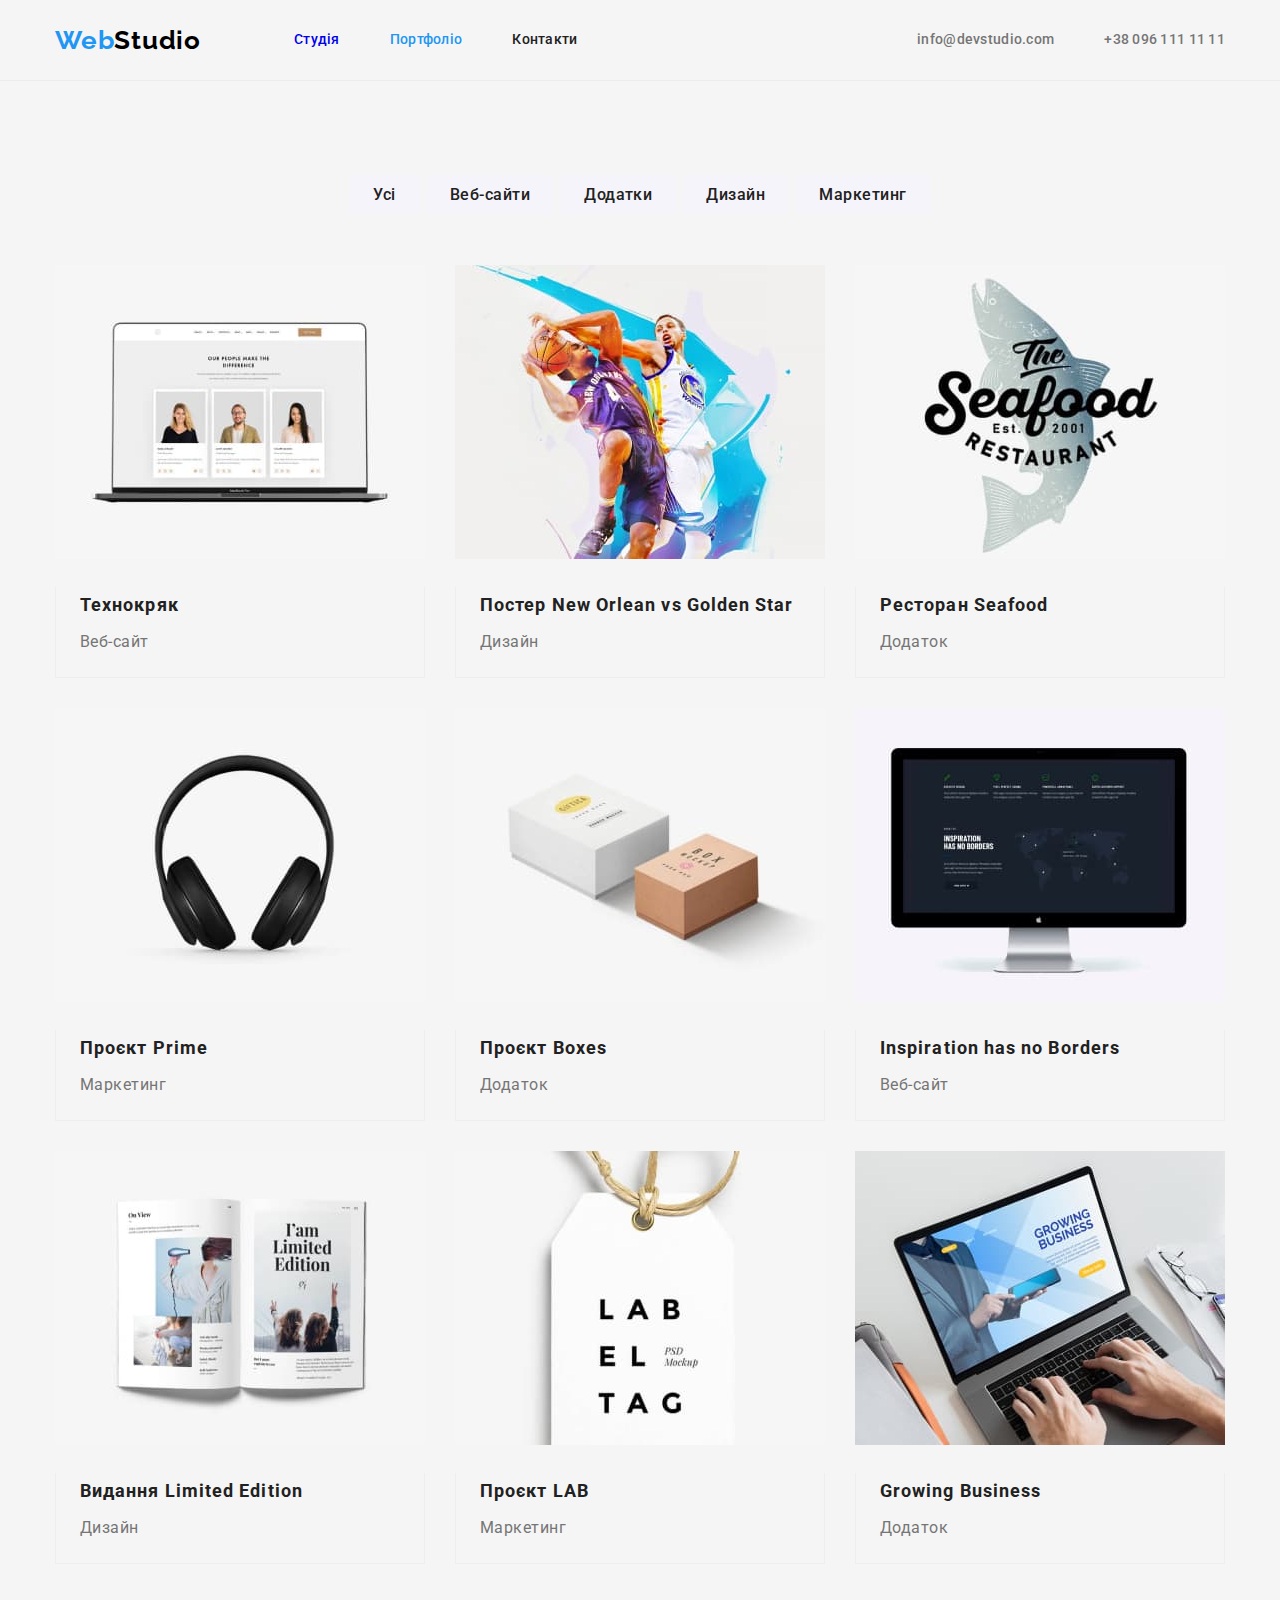
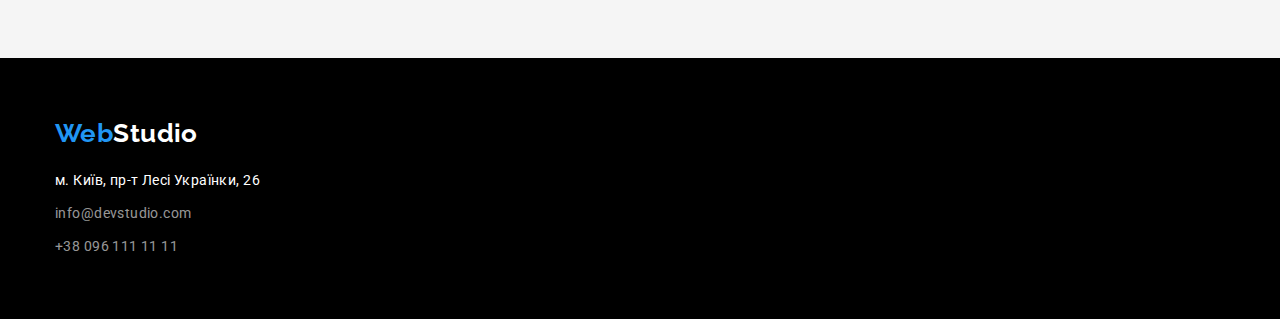
==== commit 62281dbb: "fixed marckup" ====
--- a/portfolio.html
+++ b/portfolio.html
@@ -10,13 +10,12 @@
     <link rel="stylesheet" href="./css/styles.css" />
 </head>
 <body>
-    <header class=" ">
+    <header class="header-page">
         <div class="container main-nav">
             <nav class="nav">
                 <a href="./" class="logo">
                 <span class="web">Web</span>Studio
                 </a>
-                
                 <ul class="site-nav list">
                     <li class="item">
                         <a href="./" class="link">Студія</a>
@@ -29,12 +28,10 @@
                     </li>
                 </ul>
             </nav>
-
             <ul class="contacts list">
                 <li class="item"><a href="mailto:info@devstudio.com" class="link">info@devstudio.com</a></li>
                 <li class="item"><a href="tel:+380961111111" class="link">+38 096 111 11 11</a></li>
-            </ul>
-            
+            </ul>   
         </div>
     </header>
     <main>
@@ -55,64 +52,73 @@
               <a href="#" class="link"><img class="image" src="./images/website_tehno.jpg" alt="Технокрякv" width="370">
               <div class="description">
                 <h2 class="title">Технокряк</h2>
-                <p class="text">Веб-сайт</p></a>
+                <p class="text">Веб-сайт</p>
               </div>
+              </a>
             </li>
             <li class="item">
               <a href="#" class="link"><img class="image" src="./images/post_neworlean.jpg" alt="Постер New Orlean" width="370">
               <div class="description">
                 <h2 class="title">Постер New Orlean vs Golden Star</h2>
-                <p class="text">Дизайн</p></a>
+                <p class="text">Дизайн</p>
               </div>
+              </a>
             </li>
             <li class="item">
               <a href="#" class="link"><img class="image" src="./images/restourant.jpg" alt="Ресторан Seafood" width="370">
               <div class="description">
                 <h2 class="title">Ресторан Seafood</h2>
-                <p class="text">Додаток</p></a>
+                <p class="text">Додаток</p>
               </div>
+              </a>
             </li>
             <li class="item">
               <a href="#" class="link"><img class="image" src="./images/proj_prime.jpg" alt="Проєкт Prime" width="370">
               <div class="description">
                 <h2 class="title">Проєкт Prime</h2>
-                <p class="text">Маркетинг</p></a>
+                <p class="text">Маркетинг</p>
               </div>
+              </a>
             </li>
             <li class="item">
               <a href="#" class="link"><img class="image" src="./images/proj_boxed.jpg" alt="Проєкт Boxes" width="370">
               <div class="description">
                 <h2 class="title">Проєкт Boxes</h2>
-                <p class="text">Додаток</p></a>
+                <p class="text">Додаток</p>
               </div>
+              </a>
             </li>
             <li class="item">
               <a href="#" class="link"><img class="image" src="./images/inspiration.jpg" alt="Веб-сайт" width="370">
              <div class="description">
                 <h2 class="title">Inspiration has no Borders</h2>
-                <p class="text">Веб-сайт</p></a>
-             </div>
+                <p class="text">Веб-сайт</p>
+              </div>
+              </a>
             </li>
             <li class="item">
               <a href="#" class="link"><img class="image" src="./images/diz_limedit.jpg" alt="Дизайн" width="370">
               <div class="description">
                 <h2 class="title">Видання Limited Edition</h2>
-                <p class="text">Дизайн</p></a>
+                <p class="text">Дизайн</p>
               </div>
+              </a>
             </li>
             <li class="item">
               <a href="#" class="link"><img class="image" src="./images/proj_labor.jpg" alt="Проєкт LAB" width="370">
               <div class="description">
                 <h2 class="title">Проєкт LAB</h2>
-                <p class="text">Маркетинг</p></a>
+                <p class="text">Маркетинг</p>
               </div>
+              </a>
             </li>
             <li class="item">
               <a href="#" class="link"><img class="image" src="./images/growing.jpg" alt="Додаток" width="370">
               <div class="description">
                 <h2 class="title">Growing Business</h2>
-                <p class="text">Додаток</p></a>
+                <p class="text">Додаток</p>
               </div>
+              </a>
             </li>
           </ul>
         </div>
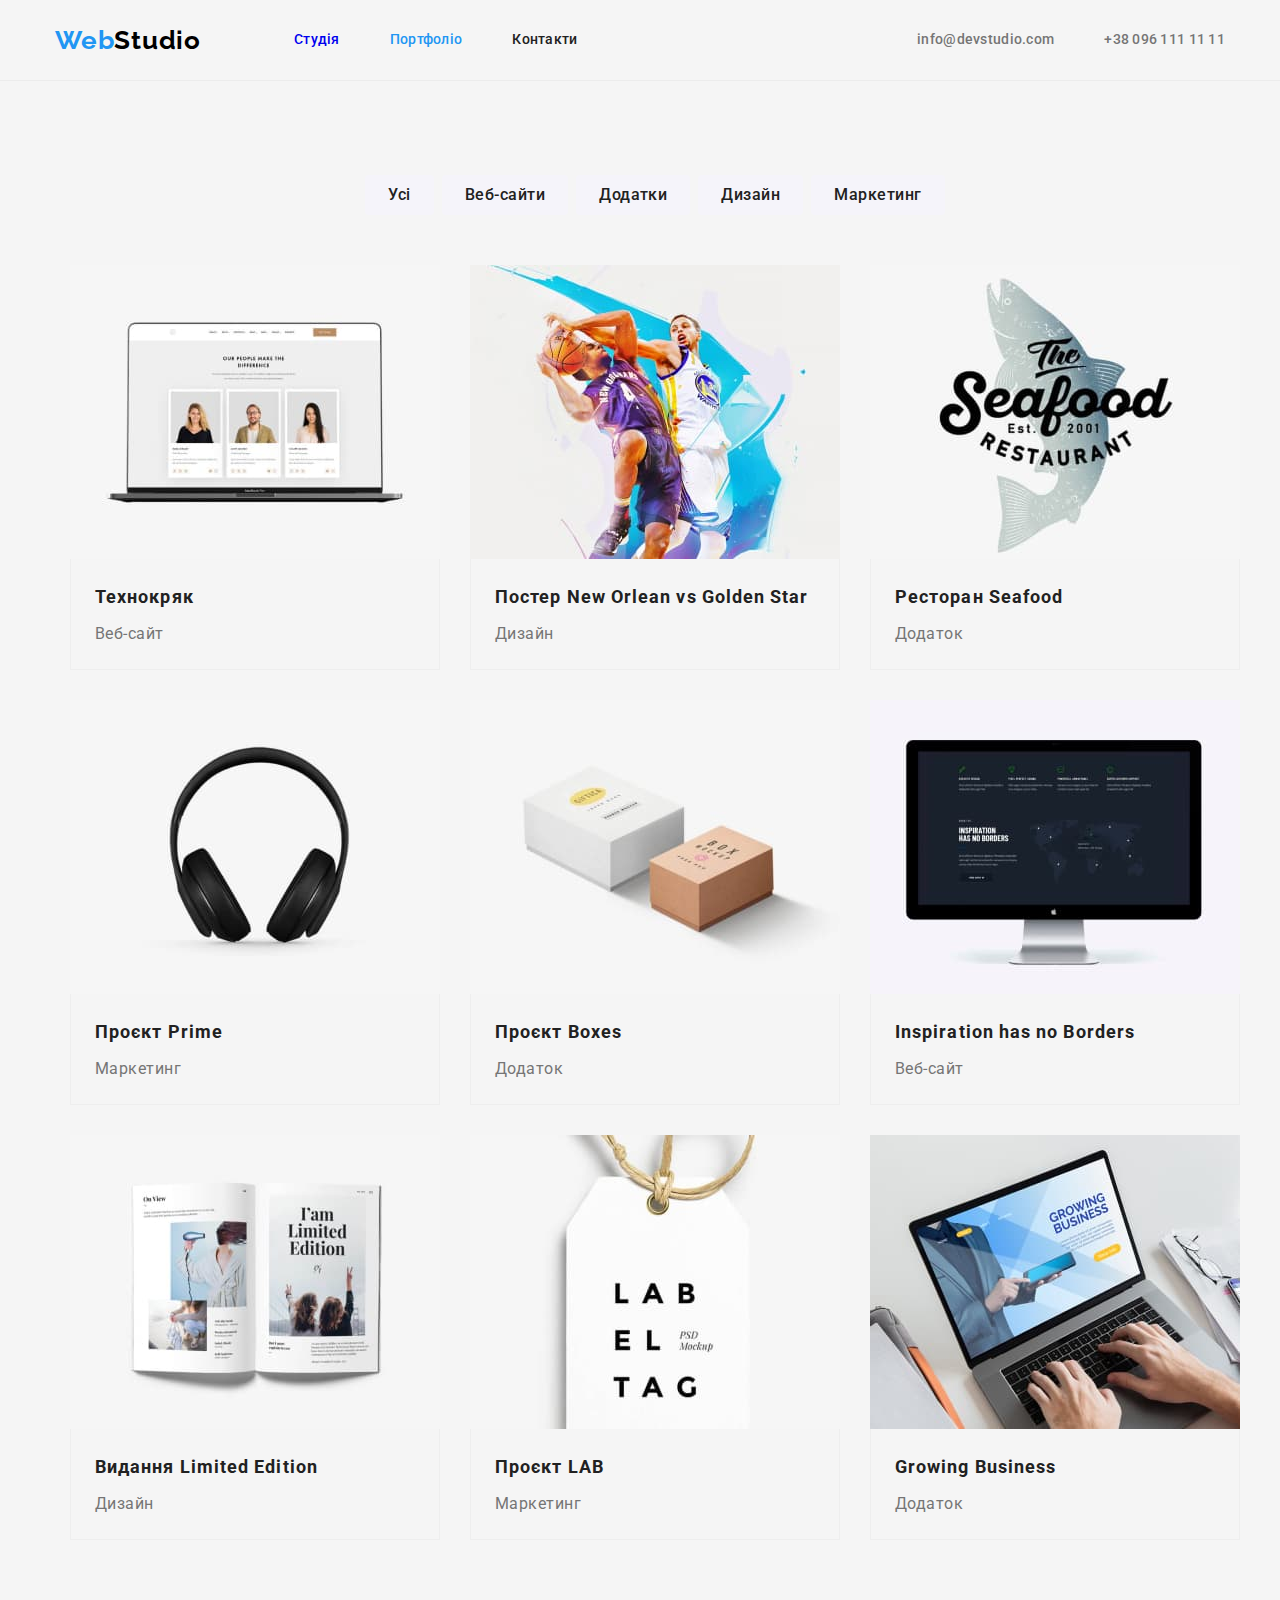
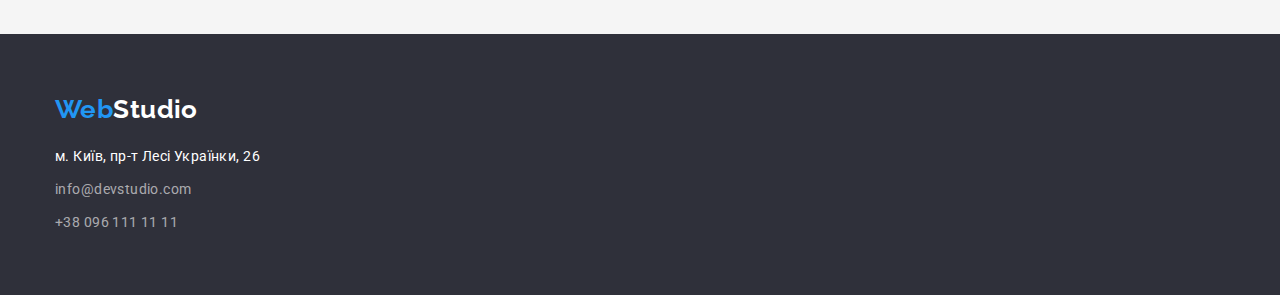
==== commit de437269: "fixed CSS" ====
--- a/portfolio.html
+++ b/portfolio.html
@@ -35,7 +35,8 @@
         </div>
     </header>
     <main>
-      <section class="our-works">
+      <section class="our-works section">
+        <div class="container">
         <h1  class="visually-hidden">Наші роботи</h1>
         <div class="container button-box">
           <ul class="list">
@@ -121,6 +122,7 @@
               </a>
             </li>
           </ul>
+          </div>
         </div>
       </section>
     </main>
--- a/css/styles.css
+++ b/css/styles.css
@@ -17,6 +17,13 @@
 
 }
 
+h1,
+h2,
+h3,
+p {
+  margin: 0;
+}
+
 body {
   background-color: var(--fone-color);
   color: var(--primary-text-color);
@@ -37,7 +44,12 @@
   padding-left: 15px;
   padding-right: 15px;
   margin: 0 auto;
-  }
+}
+
+.section {
+  padding-top: 94px;
+  padding-bottom: 94px;
+}
 
 /* header */
 .header-page {
@@ -138,10 +150,11 @@
 .hero {
 text-align: center;
 background-color: #2F303A;
+padding-top: 200px;
+padding-bottom: 200px;
 }
 
 .hero-title {
-padding: 200px 0px 30px 0px;
 max-width: 696px;
 margin: 0;
 margin-right: auto;
@@ -158,10 +171,10 @@
   /* button */
 
   .button {
+  margin-top: 30px;
   display: inline-block;  
   border-radius: 4px; 
   padding: 10px 32px;
-  margin-bottom: 200px;
   min-width: 216px;
   border: 1px solid transparent;
 
@@ -207,10 +220,6 @@
     margin-right: 0;
   }
 
-  .section-benefits .container {
-   padding: 94px 15px;
-  }
-
   .section-benefits .title {
     margin-top: 0;
     margin-bottom: 10px;
@@ -229,7 +238,6 @@
   .section-benefits-list {
     margin-top: 0;
     margin-bottom: 0;
-    padding-bottom: 94px;
   }
 
   .section-benefits-list .text {
@@ -239,7 +247,10 @@
 
 /* examples */
 
-  .head-title {
+.projects {
+  padding-top: 0;
+}
+.head-title {
   margin-top: 0;
   margin-bottom: 50px;
   font-weight: 700;
@@ -247,7 +258,7 @@
   line-height: 1.16;
   text-align: center;
   letter-spacing: 0.03em;
-  }
+}
 
   .head-title-list .item {
     width: calc((100% - 60px) / 3);
@@ -264,17 +275,10 @@
 
   /* our teams */
 
-  .section-team .container {
-    padding: 94px 15px;
-    margin: 0 auto;
-  }
-   
-  .section-team-list .our-team {
-    border-top: none;
-    border: 1px solid #EEEEEE;
-    border-radius: 0px 0px 4px 4px;
-  }
-
+  .section-team {
+    background-color: #F5F4FA;
+  }
+  
   .section-team .title {
     margin-top: 30px;
     margin-bottom: 10px;
@@ -299,6 +303,8 @@
     margin-right: 30px;
     padding: 0;
     text-align: center;
+    border: 1px solid #EEEEEE;
+    border-radius: 0px 0px 4px 4px;
   }
 
   .section-team-list .item:nth-child(4n) {
@@ -308,17 +314,14 @@
   /* footer */
 
   footer {
-    background-color: #000000;
-  }
-
-.footer-container {
-  padding-top: 60px;
-  padding-bottom: 51px;  
-}
+    padding-top: 60px;
+    padding-bottom: 60px;
+    background-color: #2F303A;
+  }
 
 .footer-logo {
   display: block;
-  padding-bottom: 20px;
+  margin-bottom: 20px;
 
   color: #ffffff;
   font-family: 'Raleway', sans-serif;
@@ -335,8 +338,12 @@
   }
 
   .footer-contacts .item {
-   padding-bottom: 9px;
-  }
+   margin-bottom: 9px;
+  }
+
+  .footer-contacts .item:nth-last-child(-n + 1) {
+    margin-bottom: 0;
+  } 
 
   .footer-contacts .link{
     color: rgba(255, 255, 255, 0.6);
@@ -352,6 +359,7 @@
   }
 
   /* portfolio.html */
+
 
 .list .btn-primary {
   display: inline-block;
@@ -373,8 +381,7 @@
 .button-box .list {
   display: flex;
   flex-wrap: wrap;
-  padding-top: 94px;
-  padding-bottom: 50px;
+  margin-bottom: 50px;
   justify-content: center;
 }
 
@@ -393,6 +400,11 @@
   flex-wrap: wrap;
 }
 
+.work-example .image {
+  display: block;
+  max-width: 100%;
+  height: auto;
+}
 .work-example .link {
  box-sizing: unset;
 }
@@ -400,6 +412,7 @@
 .work-example .description {
   border: 1px solid #EEEEEE;
   border-top: none;
+  padding: 20px 24px;
 }
 
 .work-example .item {
@@ -413,11 +426,11 @@
 }
 
 .work-example .item:nth-last-child(-n + 3) {
-  margin-bottom: 94px;
+  margin-bottom: 0px;
 }
 
 .our-works .title {
-  margin: 20px 24px 0px 24px;
+  margin-bottom: 4px;
   color: var(--primary-text-color);
   font-weight: 700;
   font-size: 18px;
@@ -435,7 +448,6 @@
 }
 
 .our-works .text {
-  margin: 4px 24px 20px 24px;
   color: var(--secondary-text-color);
   font-size: 16px;
   line-height: 1.88;
